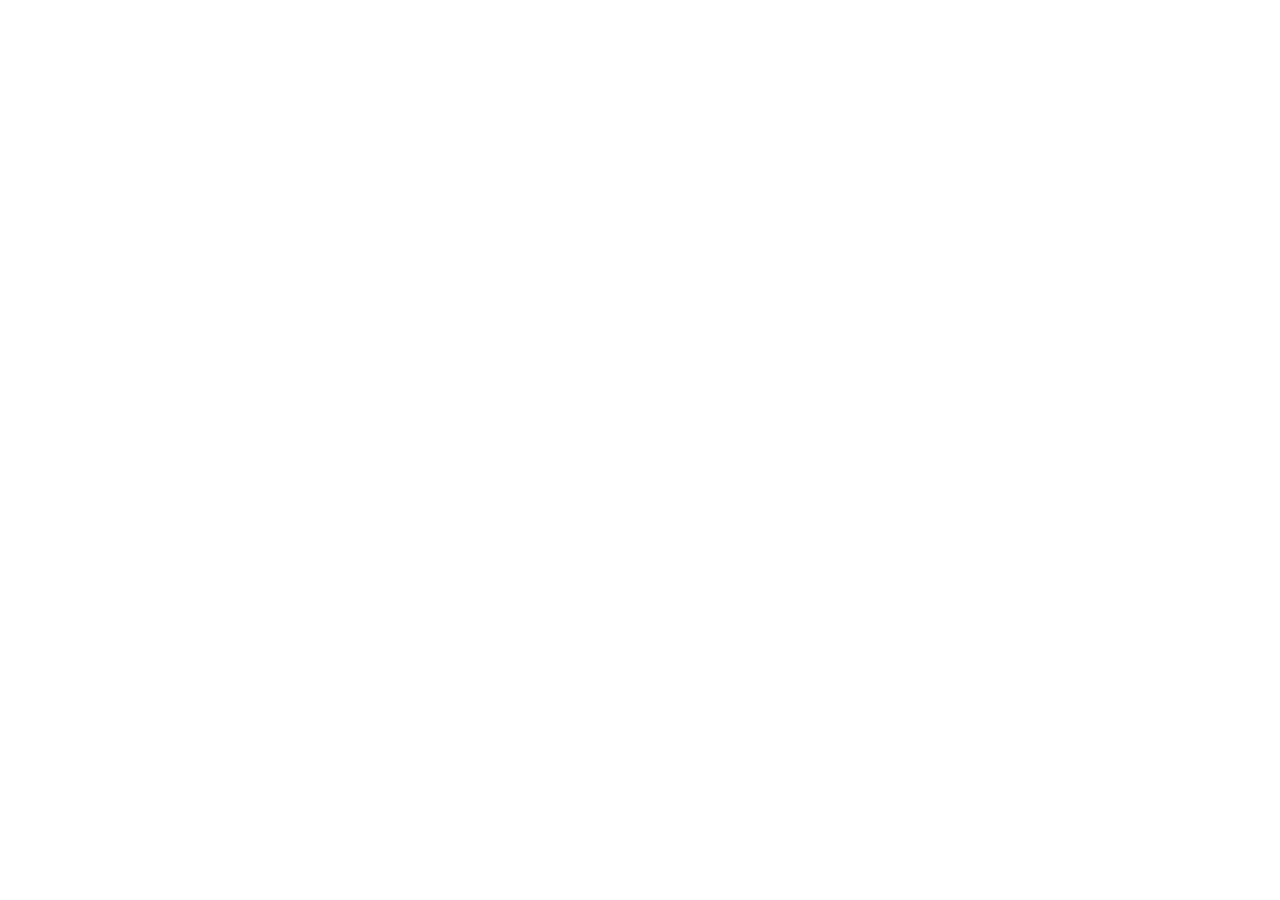
==== editor.html @ 065e6e45 "Dodaj schemat i strony Regestru Dworu" ====
<!doctype html><html lang="pl"><head><meta charset="utf-8"><meta name="viewport" content="width=device-width,initial-scale=1"><meta name="theme-color" content="#142f29"><title>Regestr Dworu — Edytor</title><link rel="stylesheet" href="assets/style.css"></head><body data-mode="editor"><div id="app"></div><script src="assets/app.js" defer></script></body></html>
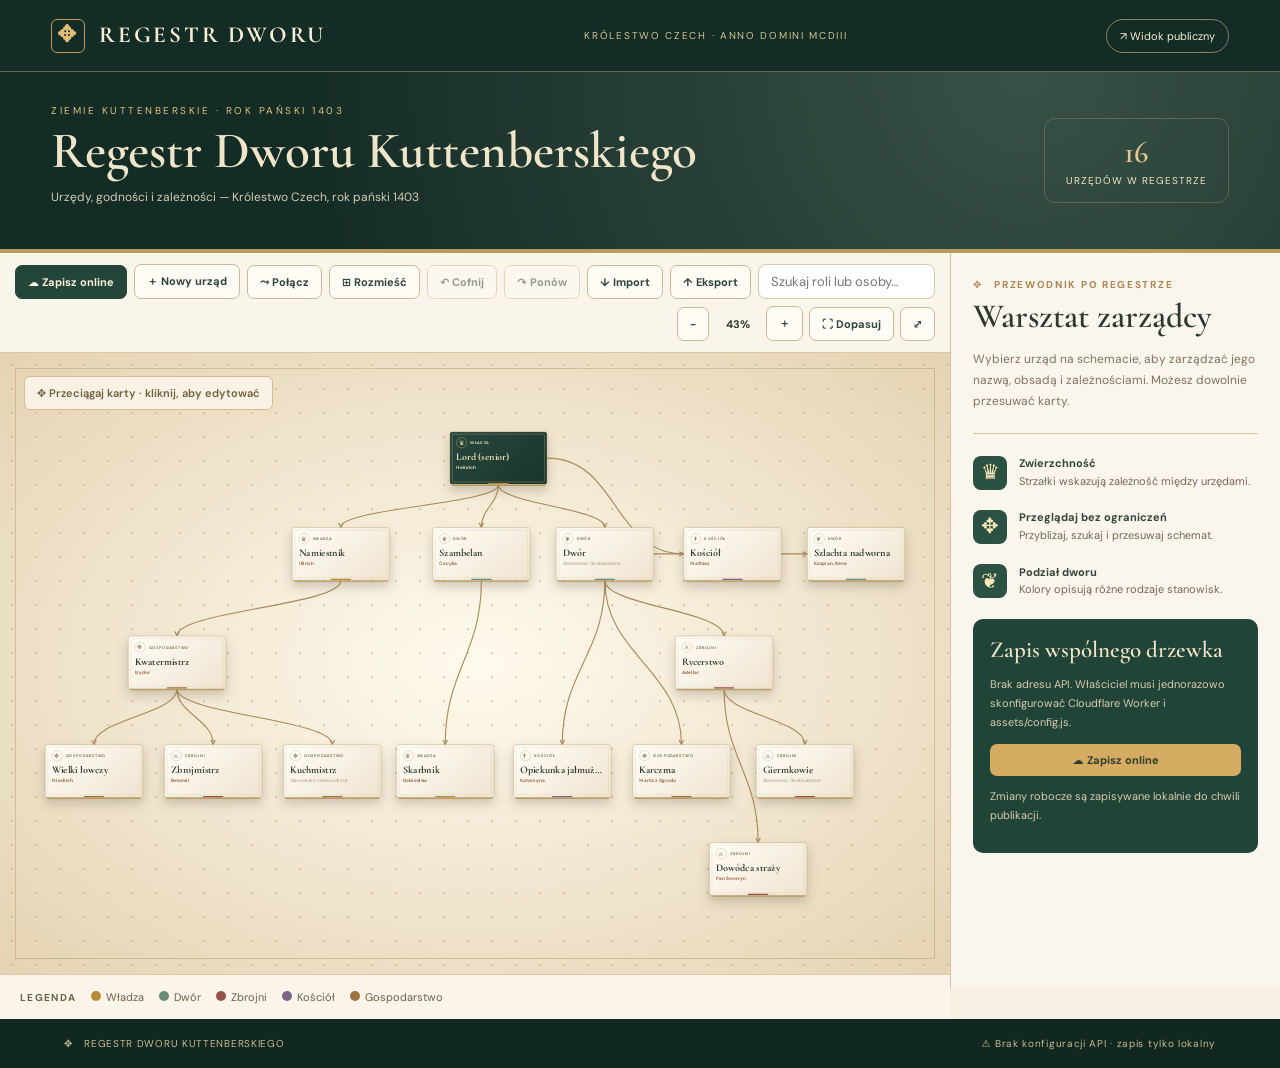
==== commit a473f816: "Wczytuj konfigurację API na stronie editor.html" ====
--- a/editor.html
+++ b/editor.html
@@ -1 +1 @@
-<!doctype html><html lang="pl"><head><meta charset="utf-8"><meta name="viewport" content="width=device-width,initial-scale=1"><meta name="theme-color" content="#142f29"><title>Regestr Dworu — Edytor</title><link rel="stylesheet" href="assets/style.css"></head><body data-mode="editor"><div id="app"></div><script src="assets/app.js" defer></script></body></html>+<!doctype html><html lang="pl"><head><meta charset="utf-8"><meta name="viewport" content="width=device-width,initial-scale=1"><meta name="theme-color" content="#142f29"><title>Regestr Dworu — Edytor</title><link rel="stylesheet" href="assets/style.css"></head><body data-mode="editor"><div id="app"></div><script src="assets/config.js" defer></script><script src="assets/app.js" defer></script></body></html>
--- a/assets/style.css
+++ b/assets/style.css
@@ -0,0 +1,2 @@
+@import url('https://fonts.googleapis.com/css2?family=Cormorant+Garamond:wght@400;500;600;700&family=DM+Sans:wght@400;500;600;700&display=swap');
+:root{--forest:#142c26;--deep:#0e241e;--gold:#ccac6d;--paper:#f5eddc;--ink:#2d392d}*{box-sizing:border-box}html,body{margin:0;min-height:100%;font:13px 'DM Sans',system-ui,sans-serif;color:var(--ink);background:#f6f0e3}button,input,select,textarea{font:inherit}button{cursor:pointer}button:disabled{opacity:.5;cursor:not-allowed}a{color:inherit;text-decoration:none}.top{height:72px;background:#132c25;color:#f9edd6;display:flex;align-items:center;justify-content:space-between;padding:0 4%;gap:18px;border-bottom:1px solid #6f6546}.brand{font:700 23px 'Cormorant Garamond',Georgia,serif;letter-spacing:.12em}.brand b{display:inline-block;color:#e0bd76;border:1px solid #b99c64;width:34px;height:34px;line-height:30px;text-align:center;border-radius:6px;margin-right:14px;font-family:Georgia}.top small{font-size:10px;letter-spacing:.17em;text-transform:uppercase;color:#d6c392}.top a.nav{font-size:11px;border:1px solid #8a805c;border-radius:20px;padding:9px 13px}.top a:hover{background:#ffffff16}.hero{background:radial-gradient(circle at 80% 0%,#385146,#142c26 70%);color:#f1e5c9;padding:32px 4%;display:flex;justify-content:space-between;align-items:center;border-bottom:4px solid #bc995c;gap:20px}.hero .eyebrow{text-transform:uppercase;letter-spacing:.25em;font-size:10px;color:#e4c17e}.hero h1{font:600 clamp(35px,4vw,59px)/1 'Cormorant Garamond',Georgia,serif;margin:9px 0 8px}.hero p{color:#d4cbb5;font-size:12px}.count{border:1px solid #a9976b5f;border-radius:11px;padding:14px 21px;text-align:center;white-space:nowrap}.count b{font:600 31px 'Cormorant Garamond',Georgia,serif;color:#e7c98e;display:block}.count span{font-size:10px;text-transform:uppercase;letter-spacing:.1em}.work{display:grid;grid-template-columns:minmax(0,1fr) 330px;min-height:65vh}.left{min-width:0}.tools{display:flex;gap:7px;align-items:center;flex-wrap:wrap;background:#faf5ea;border-bottom:1px solid #dac7a6;padding:11px 15px}.tools button,.panel button,.modal button{border:1px solid #cbb995;border-radius:7px;padding:9px 12px;background:#fffcf5;color:#304539;font-size:11px;font-weight:700}.tools button:hover,.panel button:hover{background:#f1e1c6}.tools .primary,.panel .primary,.modal .primary{background:#23453a;color:#fff4dc;border-color:#23453a}.tools .primary:hover,.panel .primary:hover{background:#386052;color:white}.tools .danger{color:#a04f3d}.tools input{height:35px;min-width:140px;flex:1;background:white;border:1px solid #d7c7aa;border-radius:8px;padding:0 12px}.tools .push{margin-left:auto;display:flex;align-items:center;gap:6px}.tools .push b{font-size:11px;min-width:45px;text-align:center}.canvas{height:min(69vh,790px);min-height:510px;overflow:hidden;position:relative;cursor:grab;touch-action:none;background-color:#ebdfc6;background-image:radial-gradient(#bdac8d88 .8px,transparent .8px),radial-gradient(ellipse at center,#fffaed,#e4d3b3);background-size:24px 24px,100% 100%}.canvas:active{cursor:grabbing}.canvas:before{content:'';inset:15px;position:absolute;border:1px solid #ae925f70;pointer-events:none}.world{position:absolute;transform-origin:0 0;width:2600px;height:1900px}.lines{position:absolute;inset:0;overflow:visible;width:100%;height:100%;pointer-events:none}.paths{stroke:#a68a58;stroke-width:2.6;fill:none;stroke-linecap:round;stroke-linejoin:round}.hit{stroke:transparent;stroke-width:22;fill:none;pointer-events:stroke;cursor:pointer}.line-selected .paths{stroke:#97543c;stroke-width:4}.cards{position:absolute;inset:0;pointer-events:none}.node{pointer-events:auto;position:absolute;width:230px;height:125px;background:linear-gradient(140deg,#fffdf7,#f0e4d0);border:1px solid #b8a47b;border-radius:7px;box-shadow:0 7px 0 -4px #bb9b62,0 14px 26px #554b3542;cursor:pointer;user-select:none;padding:13px 15px;overflow:visible}.node:before{content:'';inset:5px;position:absolute;border:1px solid #cdb98a80;border-radius:3px;pointer-events:none}.node.selected{outline:4px solid #bb924f6b;z-index:4}.node:hover{z-index:5;box-shadow:0 7px 0 -4px #bb9b62,0 17px 34px #554b3566}.node .category{font-size:9px;letter-spacing:.14em;text-transform:uppercase;font-weight:700;color:#837150;display:flex;gap:8px;align-items:center}.node .category i{width:25px;height:25px;border-radius:100%;border:1px solid #d0b991;font:normal 15px Georgia;display:grid;place-items:center}.node .title{font:700 24px/1 'Cormorant Garamond',Georgia,serif;margin:10px 0 5px;white-space:nowrap;overflow:hidden;text-overflow:ellipsis}.node .people{font-size:11px;font-weight:700;color:#9c653c;white-space:nowrap;overflow:hidden;text-overflow:ellipsis}.node .people.empty{font-weight:400;color:#a39477;font-style:italic}.node .accent{width:48px;height:3px;border-radius:3px;position:absolute;bottom:0;left:calc(50% - 24px);background:var(--accent)}.node.root{background:linear-gradient(140deg,#27483e,#18352e);border-color:#bca06d}.node.root:before{border-color:#ac8f5a}.node.root .category,.node.root .title,.node.root .people{color:#f5e3b9}.node.root .category i{border-color:#d2ad6f}.node .port{position:absolute;right:-12px;top:48px;border-radius:50%;width:25px;height:25px;display:grid;place-items:center;border:2px solid #f8e9cb;background:#285345;color:#fff0c5;font-size:17px;opacity:0;cursor:pointer}.node:hover .port,.node.selected .port{opacity:1}.node .port:hover{background:#bb8c48}.node.faded,.line-faded{opacity:.16}.hint{position:absolute;z-index:6;top:23px;left:24px;border:1px solid #d4bb92;background:#fbf4e7ee;color:#715f40;border-radius:6px;padding:9px 12px;font-size:11px;font-weight:600}.legend{display:flex;align-items:center;gap:15px;flex-wrap:wrap;padding:15px 20px;background:#fbf5e9;color:#6a604c;border-top:1px solid #dbcbab;font-size:11px}.legend strong{font-size:10px;letter-spacing:.13em;text-transform:uppercase}.legend i{display:inline-block;width:10px;height:10px;border-radius:50%;margin-right:5px;background:var(--color)}.panel{padding:25px 22px;background:#faf6ed;border-left:1px solid #d6c2a0;min-height:620px;max-height:calc(69vh + 115px);overflow:auto}.kicker{font-size:10px;letter-spacing:.17em;text-transform:uppercase;color:#ac8751;font-weight:700}.panel h2{font:600 34px/1 'Cormorant Garamond',Georgia,serif;margin:9px 0 15px}.panel p{font-size:12px;line-height:1.75;color:#7f735d}.panel hr{border:0;border-top:1px solid #d6c39d;margin:21px 0}.feature{margin:19px 0;display:flex;align-items:center;gap:12px}.feature i{width:34px;height:34px;flex:0 0 34px;background:#2a5142;color:#fbe9b9;border-radius:8px;display:grid;place-items:center;font:normal 21px Georgia}.feature span{font-size:11px;line-height:1.6;color:#726853}.feature b{display:block;color:#344436}.field{margin:13px 0;display:block}.field span{font-size:10px;text-transform:uppercase;font-weight:800;letter-spacing:.09em;color:#756448;display:block;margin-bottom:7px}.field input,.field select,.field textarea{width:100%;padding:10px;min-height:39px;background:white;border:1px solid #d2bd99;border-radius:7px;outline:none;color:#314435;font-size:12px}.field textarea{min-height:82px;resize:vertical}.field input:focus,.field select:focus,.field textarea:focus{border-color:#a58449}.tag{display:inline-block;border:1px solid #ceb98f;border-radius:30px;padding:5px 11px;color:#795a29;background:#f4e5c8;font-size:10px}.actions{display:flex;gap:7px;flex-wrap:wrap}.actions button{flex:1}.connection{display:flex;align-items:center;gap:6px;width:100%;background:#fffdf7;border:1px solid #d8c6a5;border-radius:6px;margin:7px 0;padding:10px;text-align:left;color:#584b38;cursor:pointer;font-size:11px}.connection span{flex:1}.connection .remove{font-weight:900;color:#a34e39;font-size:18px}.publish{margin-top:20px;border-radius:10px;padding:17px;background:#214439;color:#efe2c5}.publish h3{font:600 23px 'Cormorant Garamond',Georgia,serif;margin:0}.publish p{color:#d8cbae;font-size:11px}.publish button{width:100%;background:#d6ab62;color:#2c3f2f;border:0}.footer{background:#112820;color:#cbba91;padding:18px 5%;display:flex;justify-content:space-between;font-size:10px;letter-spacing:.07em;gap:14px}.toast{position:fixed;left:50%;bottom:25px;transform:translate(-50%,30px);opacity:0;pointer-events:none;background:#22493d;color:white;padding:13px 19px;max-width:90vw;border-radius:9px;z-index:100;box-shadow:0 8px 30px #0004;transition:.2s}.toast.visible{opacity:1;transform:translate(-50%,0)}dialog{background:#faf3e3;border:1px solid #b69a64;border-radius:13px;padding:25px;color:#2e3e34;max-width:min(470px,95vw)}dialog::backdrop{background:#0c241ebf}dialog h2{font:600 33px 'Cormorant Garamond',Georgia,serif}dialog p{font-size:12px;line-height:1.6;color:#70644f}.dialog-buttons{display:flex;justify-content:flex-end;gap:10px}.status{color:#84623b;font-size:11px}.hidden{display:none!important}@media(max-width:990px){.work{grid-template-columns:minmax(0,1fr) 270px}.panel{padding:18px 14px}}@media(max-width:760px){.top{padding:0 14px}.top small{display:none}.hero{padding:25px 18px}.hero .count{display:none}.work{display:block}.panel{max-height:none;min-height:0;border-left:0;border-top:1px solid #cfb991}.canvas{height:58vh;min-height:420px}.tools{padding:10px}.footer{flex-direction:column}}
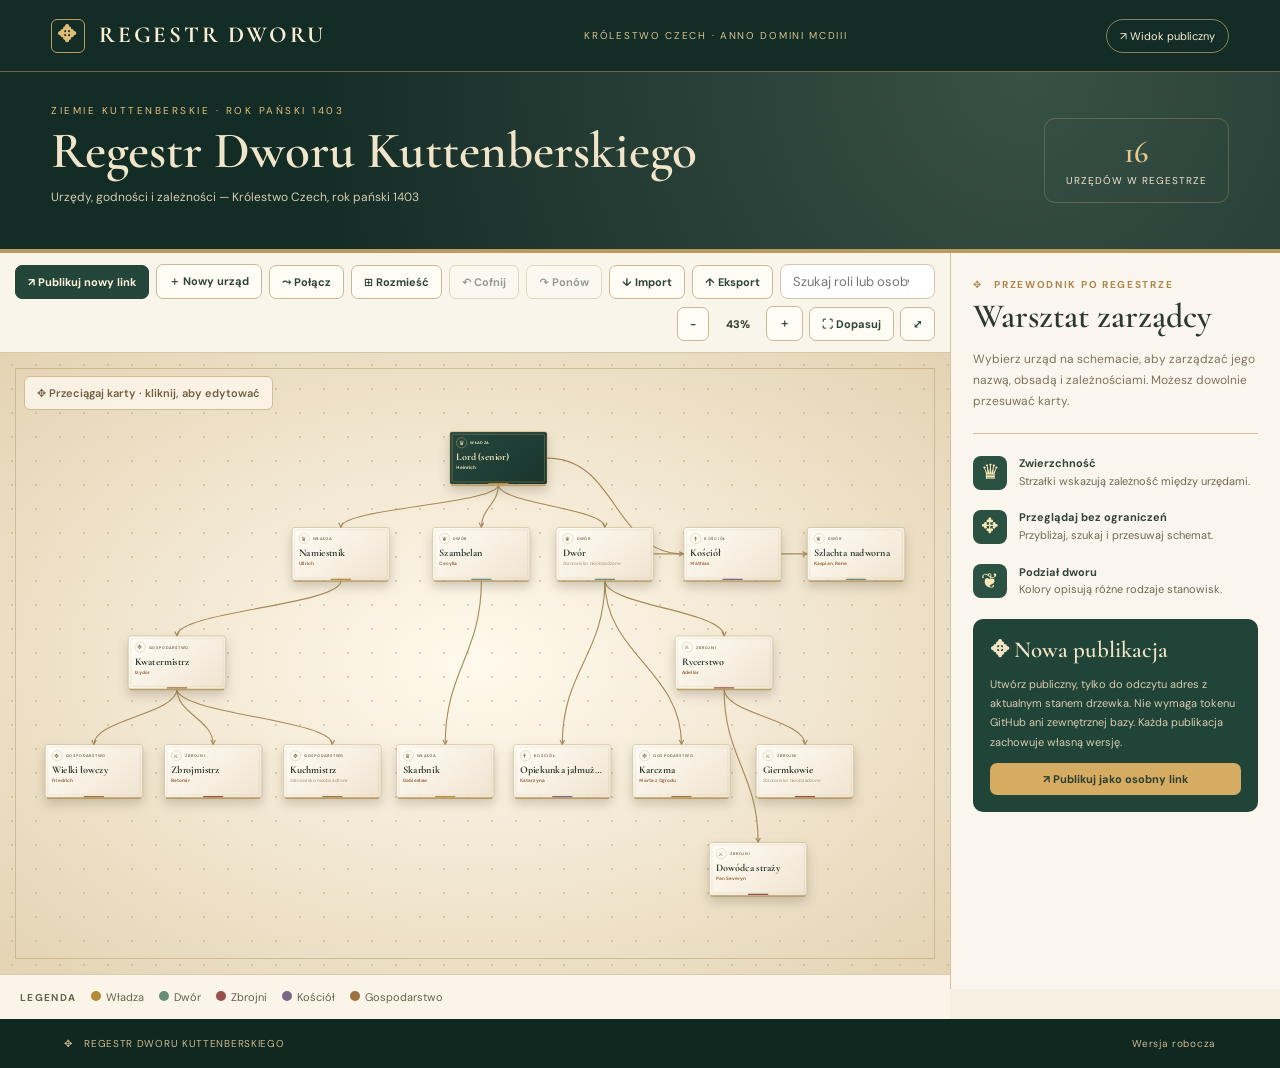
==== commit da712258: "Wczytuj statyczne publikacje URL w editor.html" ====
--- a/editor.html
+++ b/editor.html
@@ -1 +1 @@
-<!doctype html><html lang="pl"><head><meta charset="utf-8"><meta name="viewport" content="width=device-width,initial-scale=1"><meta name="theme-color" content="#142f29"><title>Regestr Dworu — Edytor</title><link rel="stylesheet" href="assets/style.css"></head><body data-mode="editor"><div id="app"></div><script src="assets/config.js" defer></script><script src="assets/app.js" defer></script></body></html>+<!doctype html><html lang="pl"><head><meta charset="utf-8"><meta name="viewport" content="width=device-width,initial-scale=1"><meta name="theme-color" content="#142f29"><title>Regestr Dworu — Edytor</title><link rel="stylesheet" href="assets/style.css"></head><body data-mode="editor"><div id="app"></div><script src="assets/share.js" defer></script><script src="assets/app.js" defer></script></body></html>
